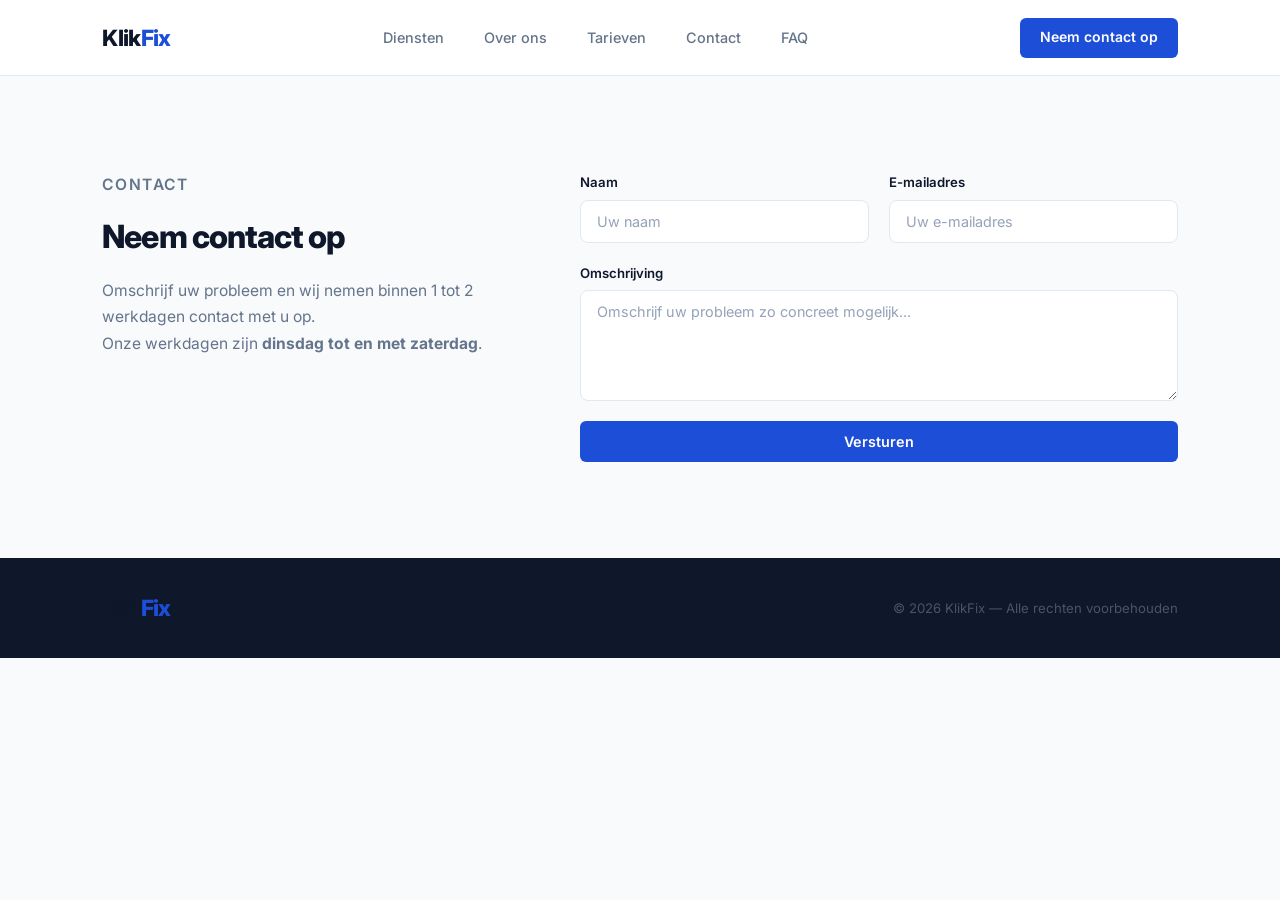
==== contact.html @ 719a5bc1 "Aparte paginas voor alle navbar onderdelen" ====
<!DOCTYPE html>
<html lang="nl">
<head>
  <meta charset="UTF-8" />
  <meta name="viewport" content="width=device-width, initial-scale=1.0" />
  <title>Contact — KlikFix</title>
  <link rel="stylesheet" href="style.css" />
  <link href="https://fonts.googleapis.com/css2?family=Inter:wght@400;500;600;700;800&display=swap" rel="stylesheet" />
</head>
<body>

  <nav>
    <div class="logo"><a href="index.html">Klik<span>Fix</span></a></div>
    <ul>
      <li><a href="diensten.html">Diensten</a></li>
      <li><a href="over.html">Over ons</a></li>
      <li><a href="tarieven.html">Tarieven</a></li>
      <li><a href="contact.html">Contact</a></li>
      <li><a href="faq.html">FAQ</a></li>
    </ul>
    <a href="contact.html" class="nav-cta">Neem contact op</a>
  </nav>

  <section class="contact">
    <div class="contact-inner">
      <div class="contact-info">
        <p class="label">Contact</p>
        <h2>Neem contact op</h2>
        <p>Omschrijf uw probleem en wij nemen binnen 1 tot 2 werkdagen contact met u op.</p>
        <p>Onze werkdagen zijn <strong>dinsdag tot en met zaterdag</strong>.</p>
      </div>
      <form action="https://api.web3forms.com/submit" method="POST">
        <input type="hidden" name="access_key" value="61ce45ed-4424-487a-93ce-0e3988a70748" />
        <input type="hidden" name="subject" value="Nieuw bericht via KlikFix" />
        <input type="hidden" name="redirect" value="https://klikfix.online" />
        <div class="form-rij">
          <div class="form-groep">
            <label>Naam</label>
            <input type="text" name="name" placeholder="Uw naam" required />
          </div>
          <div class="form-groep">
            <label>E-mailadres</label>
            <input type="email" name="email" placeholder="Uw e-mailadres" required />
          </div>
        </div>
        <div class="form-groep">
          <label>Omschrijving</label>
          <textarea name="message" rows="5" placeholder="Omschrijf uw probleem zo concreet mogelijk..."></textarea>
        </div>
        <button type="submit" class="btn btn-primary">Versturen</button>
      </form>
    </div>
  </section>

  <footer>
    <div class="footer-inner">
      <div class="logo"><a href="index.html">Klik<span>Fix</span></a></div>
      <p>&copy; 2026 KlikFix — Alle rechten voorbehouden</p>
    </div>
  </footer>

</body>
</html>
---- style.css ----
/* RESET & BASE */
* {
  margin: 0;
  padding: 0;
  box-sizing: border-box;
}

:root {
  --accent: #1d4ed8;
  --accent-dark: #1e3a8a;
  --text: #0f172a;
  --muted: #64748b;
  --bg: #f8fafc;
  --white: #ffffff;
  --border: #e2e8f0;
}

html {
  scroll-behavior: smooth;
}

body {
  font-family: 'Inter', 'Segoe UI', sans-serif;
  color: var(--text);
  background: var(--bg);
  line-height: 1.6;
  -webkit-font-smoothing: antialiased;
}

a {
  text-decoration: none;
  color: inherit;
}

/* LABEL */
.label {
  display: inline-block;
  font-size: 0.75rem;
  font-weight: 600;
  letter-spacing: 0.1em;
  text-transform: uppercase;
  color: var(--accent);
  margin-bottom: 0.75rem;
}

.label-light {
  color: #93c5fd;
}

/* NAVBAR */
nav {
  display: flex;
  justify-content: space-between;
  align-items: center;
  padding: 1.1rem 8%;
  background: var(--white);
  border-bottom: 1px solid var(--border);
  position: sticky;
  top: 0;
  z-index: 100;
}

.logo {
  font-size: 1.4rem;
  font-weight: 800;
  letter-spacing: -0.03em;
  color: var(--text);
}

.logo span {
  color: var(--accent);
}

nav ul {
  list-style: none;
  display: flex;
  gap: 2.5rem;
}

nav ul a {
  font-size: 0.9rem;
  font-weight: 500;
  color: var(--muted);
  transition: color 0.15s;
}

nav ul a:hover {
  color: var(--text);
}

.nav-cta {
  font-size: 0.875rem;
  font-weight: 600;
  color: var(--white);
  background: var(--accent);
  padding: 0.55rem 1.25rem;
  border-radius: 6px;
  transition: background 0.15s;
}

.nav-cta:hover {
  background: var(--accent-dark);
}

/* BUTTONS */
.btn {
  display: inline-block;
  font-size: 0.9rem;
  font-weight: 600;
  padding: 0.75rem 1.75rem;
  border-radius: 6px;
  border: none;
  cursor: pointer;
  transition: all 0.15s;
  font-family: inherit;
}

.btn-primary {
  background: var(--accent);
  color: var(--white);
}

.btn-primary:hover {
  background: var(--accent-dark);
}

.btn-ghost {
  background: transparent;
  color: var(--text);
  border: 1.5px solid var(--border);
}

.btn-ghost:hover {
  border-color: #94a3b8;
  background: var(--white);
}

/* HERO */
.hero {
  display: grid;
  grid-template-columns: 1fr 1fr;
  align-items: center;
  gap: 4rem;
  padding: 6rem 8%;
  min-height: 88vh;
  background: var(--white);
}

.hero-content h1 {
  font-size: 3rem;
  font-weight: 800;
  line-height: 1.1;
  letter-spacing: -0.04em;
  color: var(--text);
  margin-bottom: 1.25rem;
}

.hero-content .sub {
  font-size: 1.05rem;
  color: var(--muted);
  max-width: 460px;
  margin-bottom: 2.5rem;
  line-height: 1.7;
}

.hero-actions {
  display: flex;
  gap: 1rem;
  flex-wrap: wrap;
}

/* HERO VISUAL */
.hero-visual {
  display: flex;
  justify-content: center;
}

.visual-card {
  background: var(--text);
  border-radius: 14px;
  padding: 2rem 2.5rem;
  display: flex;
  flex-direction: column;
  gap: 1.25rem;
  width: 100%;
  max-width: 340px;
  box-shadow: 0 25px 60px rgba(15, 23, 42, 0.15);
}

.vc-row {
  display: flex;
  align-items: center;
  gap: 0.875rem;
  font-size: 0.9rem;
  font-weight: 500;
  color: #e2e8f0;
}

.vc-row.muted {
  opacity: 0.35;
}

.vc-dot {
  width: 10px;
  height: 10px;
  border-radius: 50%;
  flex-shrink: 0;
}

.vc-dot.green  { background: #22c55e; }
.vc-dot.yellow { background: #f59e0b; }
.vc-dot.grey   { background: #475569; }

/* STATS */
.stats {
  display: grid;
  grid-template-columns: repeat(3, 1fr);
  border-top: 1px solid var(--border);
  border-bottom: 1px solid var(--border);
  background: var(--white);
}

.stat {
  padding: 2.5rem;
  text-align: center;
  border-right: 1px solid var(--border);
}

.stat:last-child {
  border-right: none;
}

.stat h3 {
  font-size: 2rem;
  font-weight: 800;
  letter-spacing: -0.04em;
  color: var(--accent);
  margin-bottom: 0.3rem;
}

.stat p {
  font-size: 0.875rem;
  color: var(--muted);
  font-weight: 500;
}

/* DIENSTEN */
.diensten {
  padding: 6rem 8%;
  background: var(--bg);
}

.sectie-header {
  margin-bottom: 3.5rem;
}

.sectie-header h2 {
  font-size: 2.2rem;
  font-weight: 800;
  letter-spacing: -0.03em;
  margin-bottom: 0.75rem;
}

.sectie-sub {
  color: var(--muted);
  max-width: 520px;
  font-size: 1rem;
}

.kaarten {
  display: grid;
  grid-template-columns: repeat(auto-fit, minmax(280px, 1fr));
  gap: 1.5rem;
}

.kaart {
  background: var(--white);
  border: 1px solid var(--border);
  border-radius: 12px;
  padding: 2.5rem;
  transition: box-shadow 0.2s, transform 0.2s;
}

.kaart:hover {
  box-shadow: 0 12px 40px rgba(15, 23, 42, 0.08);
  transform: translateY(-3px);
}

.kaart-nummer {
  font-size: 0.75rem;
  font-weight: 700;
  letter-spacing: 0.1em;
  color: var(--accent);
  margin-bottom: 1.25rem;
}

.kaart h3 {
  font-size: 1.15rem;
  font-weight: 700;
  margin-bottom: 0.75rem;
  letter-spacing: -0.02em;
}

.kaart p {
  color: var(--muted);
  font-size: 0.95rem;
  line-height: 1.7;
}

/* TARIEVEN */
.tarieven {
  padding: 6rem 8%;
  background: var(--white);
  border-top: 1px solid var(--border);
}

.tarieven-kaarten {
  display: grid;
  grid-template-columns: repeat(auto-fit, minmax(280px, 1fr));
  gap: 1.5rem;
  margin-bottom: 2rem;
}

.tarief-kaart {
  border: 1px solid var(--border);
  border-radius: 12px;
  padding: 2.5rem;
  background: var(--bg);
}

.tarief-kaart.tarief-hoofd {
  background: var(--text);
  border-color: var(--text);
  color: var(--white);
}

.tarief-label {
  font-size: 0.75rem;
  font-weight: 700;
  letter-spacing: 0.1em;
  text-transform: uppercase;
  color: var(--muted);
  margin-bottom: 1rem;
}

.tarief-hoofd .tarief-label {
  color: #94a3b8;
}

.tarief-prijs {
  font-size: 3rem;
  font-weight: 800;
  letter-spacing: -0.04em;
  color: var(--white);
  margin-bottom: 1.25rem;
  line-height: 1;
}

.tarief-prijs span {
  font-size: 1.2rem;
  font-weight: 500;
  opacity: 0.6;
}

.tarief-prijs.tarief-pm {
  font-size: 1.75rem;
  color: var(--text);
}

.tarief-omschrijving {
  font-size: 0.9rem;
  line-height: 1.75;
  color: #94a3b8;
}

.tarief-kaart:not(.tarief-hoofd) .tarief-omschrijving {
  color: var(--muted);
}

.tarieven-voetnoot {
  font-size: 0.875rem;
  font-weight: 600;
  color: var(--accent);
}

/* OVER ONS */
.over {
  background: var(--text);
  color: var(--white);
  padding: 6rem 8%;
}

.over-inner {
  display: grid;
  grid-template-columns: 1fr 1fr;
  gap: 5rem;
  align-items: center;
}

.over-tekst h2 {
  font-size: 2.2rem;
  font-weight: 800;
  letter-spacing: -0.03em;
  margin-bottom: 1.25rem;
  line-height: 1.2;
}

.over-tekst p {
  color: #94a3b8;
  font-size: 0.975rem;
  line-height: 1.75;
  margin-bottom: 1rem;
}

.over-lijst {
  display: flex;
  flex-direction: column;
  gap: 1.25rem;
}

.over-item {
  display: flex;
  align-items: center;
  gap: 1rem;
  font-size: 0.95rem;
  font-weight: 500;
  color: #e2e8f0;
}

.check {
  width: 20px;
  height: 20px;
  border-radius: 50%;
  background: var(--accent);
  flex-shrink: 0;
  position: relative;
}

.check::after {
  content: '';
  position: absolute;
  left: 5px;
  top: 9px;
  width: 5px;
  height: 3px;
  border-left: 2px solid white;
  border-bottom: 2px solid white;
  transform: rotate(-45deg) translateY(-3px);
}

/* CONTACT */
.contact {
  padding: 6rem 8%;
  background: var(--bg);
}

.contact-inner {
  display: grid;
  grid-template-columns: 1fr 1.5fr;
  gap: 5rem;
  align-items: start;
}

.contact-info h2 {
  font-size: 2rem;
  font-weight: 800;
  letter-spacing: -0.03em;
  margin-bottom: 1rem;
}

.contact-info p {
  color: var(--muted);
  font-size: 0.975rem;
  line-height: 1.7;
}

form {
  display: flex;
  flex-direction: column;
  gap: 1.25rem;
}

.form-rij {
  display: grid;
  grid-template-columns: 1fr 1fr;
  gap: 1.25rem;
}

.form-groep {
  display: flex;
  flex-direction: column;
  gap: 0.4rem;
}

.form-groep label {
  font-size: 0.825rem;
  font-weight: 600;
  color: var(--text);
}

form input,
form textarea {
  padding: 0.75rem 1rem;
  border: 1.5px solid var(--border);
  border-radius: 8px;
  font-size: 0.9rem;
  font-family: inherit;
  background: var(--white);
  color: var(--text);
  transition: border-color 0.15s;
  outline: none;
  resize: vertical;
}

form input:focus,
form textarea:focus {
  border-color: var(--accent);
}

form input::placeholder,
form textarea::placeholder {
  color: #94a3b8;
}

/* FOOTER */
footer {
  background: var(--text);
  padding: 2rem 8%;
}

.footer-inner {
  display: flex;
  justify-content: space-between;
  align-items: center;
}

.footer-inner p {
  font-size: 0.825rem;
  color: #475569;
}

/* RESPONSIVE */
@media (max-width: 768px) {
  nav ul { display: none; }

  .hero {
    grid-template-columns: 1fr;
    padding: 4rem 6%;
    min-height: auto;
  }

  .hero-content h1 { font-size: 2.2rem; }
  .hero-visual { display: none; }

  .stats { grid-template-columns: 1fr; }
  .stat { border-right: none; border-bottom: 1px solid var(--border); }
  .stat:last-child { border-bottom: none; }

  .over-inner,
  .contact-inner { grid-template-columns: 1fr; gap: 2.5rem; }

  .form-rij { grid-template-columns: 1fr; }

  .footer-inner { flex-direction: column; gap: 0.5rem; text-align: center; }
}
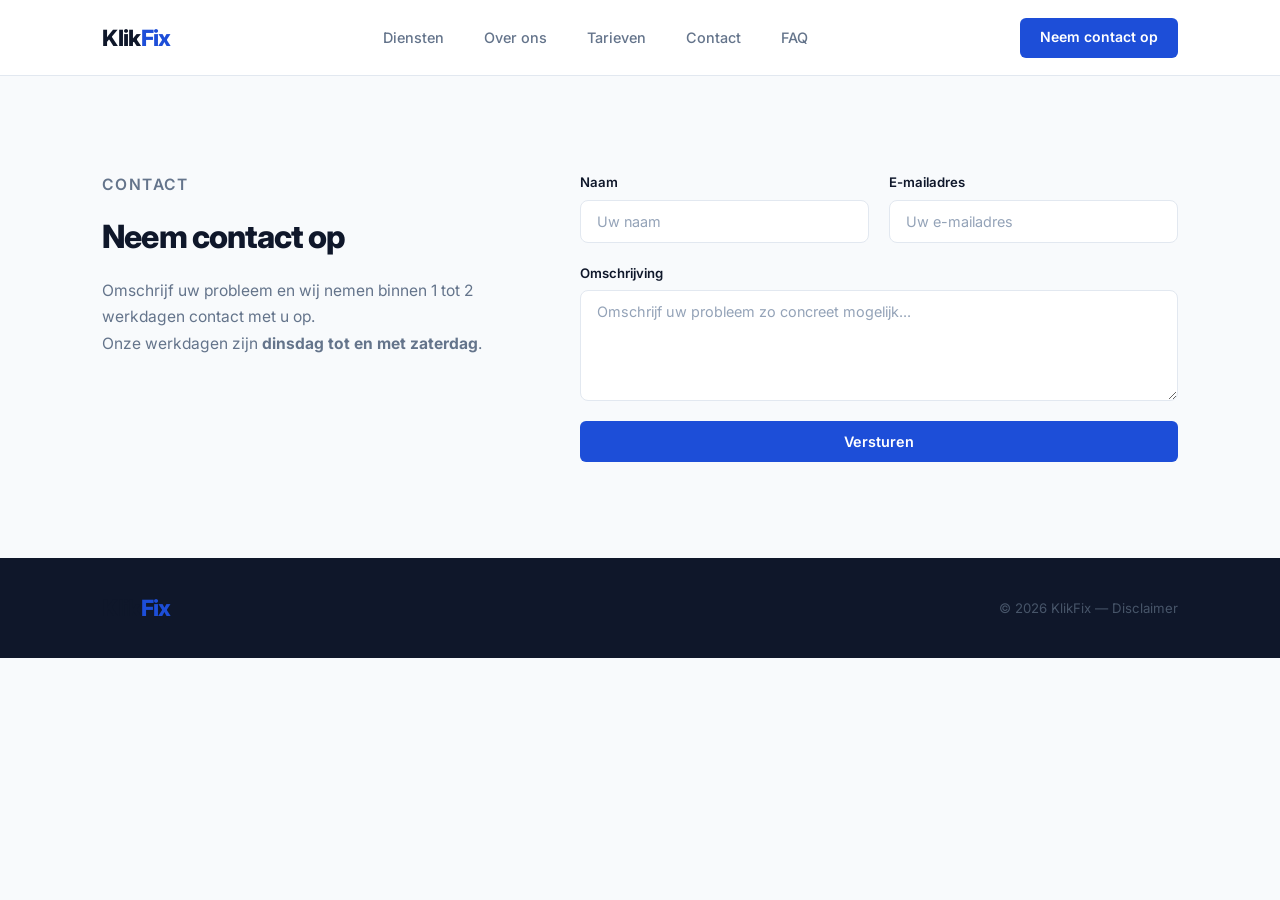
==== commit 1009a6da: "Disclaimer pagina toegevoegd, link in footer op alle paginas" ====
--- a/contact.html
+++ b/contact.html
@@ -55,7 +55,7 @@
   <footer>
     <div class="footer-inner">
       <div class="logo"><a href="index.html">Klik<span>Fix</span></a></div>
-      <p>&copy; 2026 KlikFix — Alle rechten voorbehouden</p>
+      <p>&copy; 2026 KlikFix — <a href="disclaimer.html">Disclaimer</a></p>
     </div>
   </footer>
 
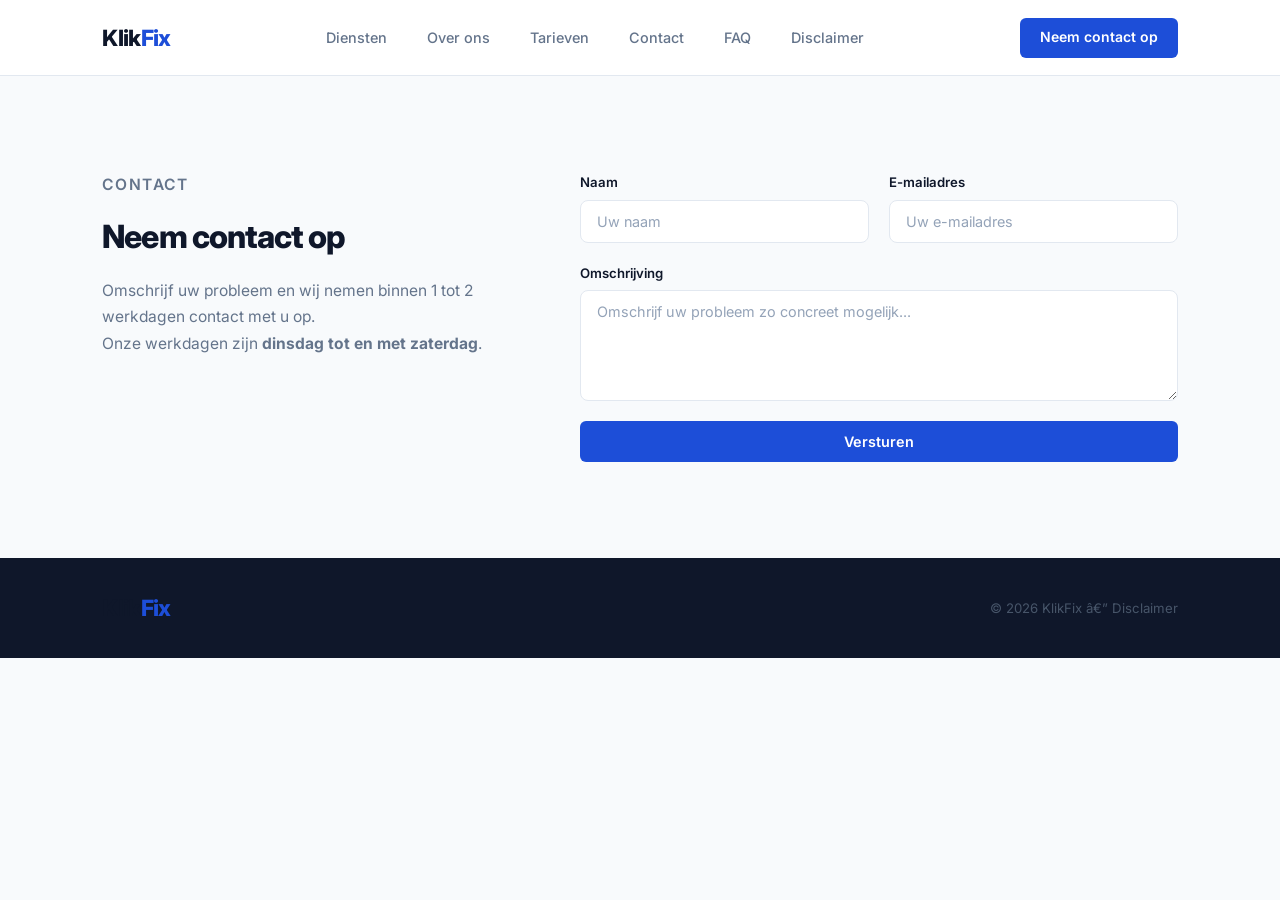
==== commit 51a830b7: "Disclaimer toegevoegd aan navbar op alle paginas" ====
--- a/contact.html
+++ b/contact.html
@@ -1,9 +1,9 @@
-<!DOCTYPE html>
+﻿<!DOCTYPE html>
 <html lang="nl">
 <head>
   <meta charset="UTF-8" />
   <meta name="viewport" content="width=device-width, initial-scale=1.0" />
-  <title>Contact — KlikFix</title>
+  <title>Contact â€” KlikFix</title>
   <link rel="stylesheet" href="style.css" />
   <link href="https://fonts.googleapis.com/css2?family=Inter:wght@400;500;600;700;800&display=swap" rel="stylesheet" />
 </head>
@@ -17,6 +17,7 @@
       <li><a href="tarieven.html">Tarieven</a></li>
       <li><a href="contact.html">Contact</a></li>
       <li><a href="faq.html">FAQ</a></li>
+      <li><a href="disclaimer.html">Disclaimer</a></li>
     </ul>
     <a href="contact.html" class="nav-cta">Neem contact op</a>
   </nav>
@@ -55,7 +56,7 @@
   <footer>
     <div class="footer-inner">
       <div class="logo"><a href="index.html">Klik<span>Fix</span></a></div>
-      <p>&copy; 2026 KlikFix — <a href="disclaimer.html">Disclaimer</a></p>
+      <p>&copy; 2026 KlikFix â€” <a href="disclaimer.html">Disclaimer</a></p>
     </div>
   </footer>
 
